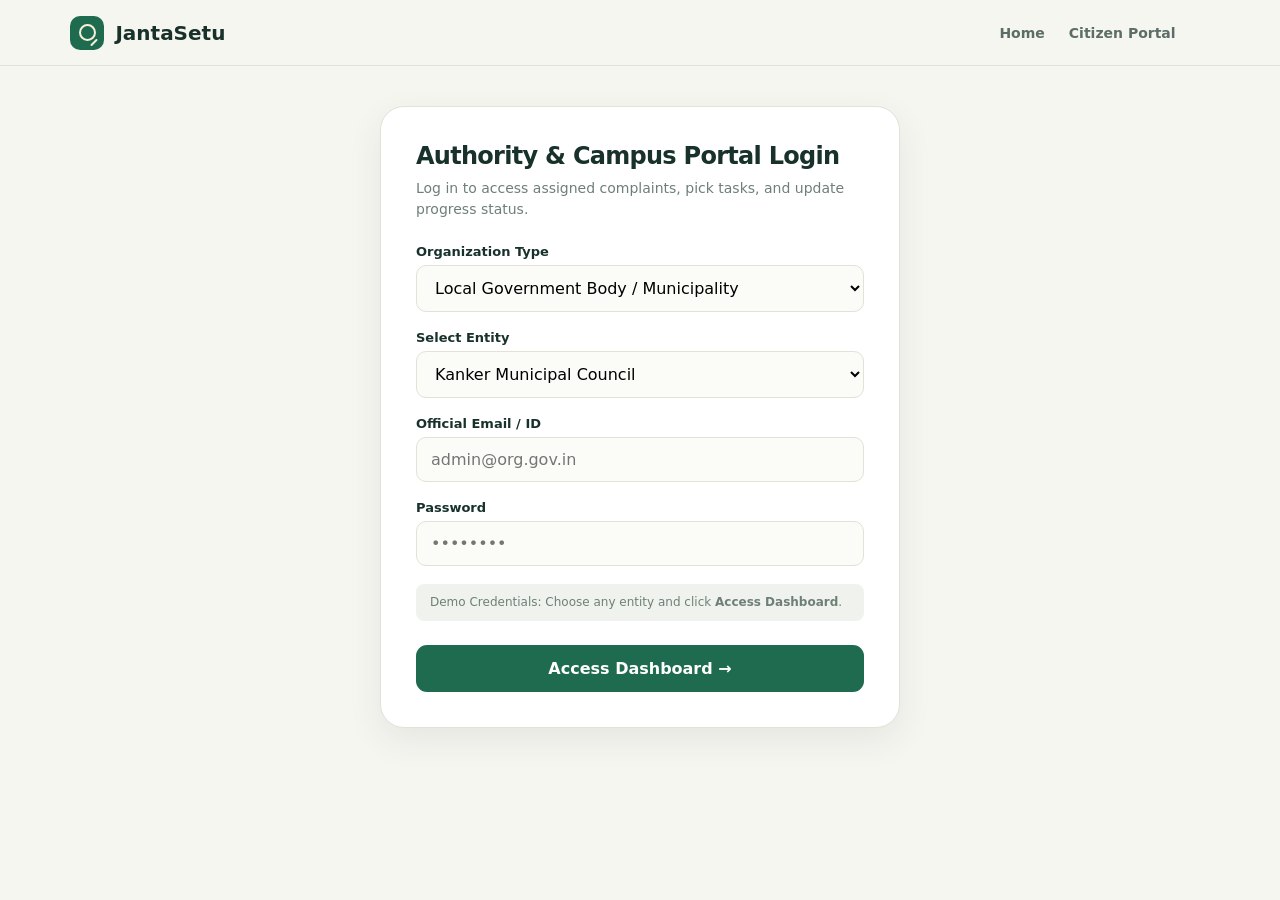
==== admin-login.html @ 9db7cdc6 "Update admin-login.html" ====
<!DOCTYPE html>
<html lang="en">
<head>
<meta charset="UTF-8" />
<meta name="viewport" content="width=device-width, initial-scale=1.0" />
<title>Admin Login | JantaSetu</title>
<link rel="stylesheet" href="styles.css" />
</head>

  <script src="translate.js"></script>

  
<body>
<header class="top">
  <a href="index.html" class="brand" style="text-decoration: none; color: inherit;"><div class="mark"></div>JantaSetu</a>
  <nav><a href="index.html">Home</a><a href="report.html">Citizen Portal</a></nav>
</header>

<main class="page-container">
  <div class="auth-card admin-card">
    <div class="auth-head">
      <h2>Authority & Campus Portal Login</h2>
      <p>Log in to access assigned complaints, pick tasks, and update progress status.</p>
    </div>
    <div class="auth-body">
      <form onsubmit="handleAdminLogin(event)">
        <div class="field">
          <label class="label">Organization Type</label>
          <select class="select" id="orgType" onchange="toggleOrgOptions()">
            <option value="local_body">Local Government Body / Municipality</option>
            <option value="university">University / Educational Institute</option>
          </select>
        </div>
        <div class="field">
          <label class="label">Select Entity</label>
          <select class="select" id="entityList">
            <option>Kanker Municipal Council</option>
            <option>West Singhbhum District Admin</option>
            <option>Surguja Development Authority</option>
          </select>
        </div>
        <div class="field">
          <label class="label">Official Email / ID</label>
          <input type="email" placeholder="admin@org.gov.in" required />
        </div>
        <div class="field">
          <label class="label">Password</label>
          <input type="password" placeholder="••••••••" required />
        </div>
        <div class="demo-note">Demo Credentials: Choose any entity and click <b>Access Dashboard</b>.</div>
        <div class="auth-actions">
          <button type="submit" class="primary">Access Dashboard &rarr;</button>
        </div>
      </form>
    </div>
  </div>

  <section class="dashboard" id="adminDashboard" style="display:none;">
    <div class="dash">
      <div class="dash-top">
        <div>
          <div class="eyebrow">Official Management Board</div>
          <h2 id="dashTitle">Municipal Case Board</h2>
          <p class="section-intro">Review reports submitted by citizens, assign tasks, and track resolutions.</p>
        </div>
        <button class="secondary">Export Report Logs</button>
      </div>
      <div class="stats">
        <div class="stat"><div class="small">Pending Pick</div><div class="big">14</div><div class="small">Unassigned cases</div></div>
        <div class="stat"><div class="small">In Progress</div><div class="big">21</div><div class="small">Assigned to staff</div></div>
        <div class="stat"><div class="small">Resolved This Month</div><div class="big">74</div><div class="small">Verified closed</div></div>
      </div>
      <div class="cases">
        <!-- Cases will load dynamically here -->
      </div>
    </div>
  </section>
</main>

<script>
function toggleOrgOptions() {
  const type = document.getElementById('orgType').value;
  const select = document.getElementById('entityList');
  if(type === 'university') {
    select.innerHTML = '<option>National Institute of Technology</option><option>Central University Campus</option><option>State Engineering College</option>';
  } else {
    select.innerHTML = '<option>Kanker Municipal Council</option><option>West Singhbhum District Admin</option><option>Surguja Development Authority</option>';
  }
}

function handleAdminLogin(e) {
  e.preventDefault();
  const entity = document.getElementById('entityList').value;
  document.getElementById('dashTitle').textContent = entity + ' Case Board';
  
  loadAdminCases();

  document.querySelector('.admin-card').style.display = 'none';
  document.getElementById('adminDashboard').style.display = 'block';
}

function loadAdminCases() {
  const casesContainer = document.querySelector('.cases');
  const storedReports = JSON.parse(localStorage.getItem('jantaSetuReports')) || [];
  let allCasesHTML = '';

  // Render user submitted reports from localStorage
  storedReports.forEach((rep, index) => {
    const isAssigned = rep.status === 'Assigned';
    const btnHTML = isAssigned 
      ? `<button class="primary" style="padding: 6px 12px; font-size: 12px;">Assigned to You</button>`
      : `<button class="secondary" onclick="claimCase(${index})">Pick Task</button>`;

    allCasesHTML += `
      <div class="case" style="border-left: 4px solid var(--green);">
        <div><strong>${rep.title}</strong><small>${rep.location} · ${rep.language} (${rep.id})</small></div>
        <div class="priority">${rep.priority}</div>
        <div class="status">${rep.status}</div>
        ${btnHTML}
      </div>
    `;
  });

  // Render static mock cases
  const defaultCases = [
    { title: 'Large potholes near weekly market', location: 'Kanker, Ward 4 · Gondi', priority: 'High priority', status: 'Unassigned' },
    { title: 'Waterlogging at primary school entrance', location: 'West Singhbhum · Ho', priority: 'Medium', status: 'Under review' }
  ];

  defaultCases.forEach(c => {
    allCasesHTML += `
      <div class="case">
        <div><strong>${c.title}</strong><small>${c.location}</small></div>
        <div class="priority">${c.priority}</div>
        <div class="status">${c.status}</div>
        <button class="secondary" onclick="this.className='primary'; this.style.padding='6px 12px'; this.style.fontSize='12px'; this.textContent='Assigned to You'; this.previousElementSibling.textContent='Assigned';">Pick Task</button>
      </div>
    `;
  });

  casesContainer.innerHTML = allCasesHTML;
}

function claimCase(index) {
  let storedReports = JSON.parse(localStorage.getItem('jantaSetuReports')) || [];
  if(storedReports[index]) {
    storedReports[index].status = 'Assigned';
    localStorage.setItem('jantaSetuReports', JSON.stringify(storedReports));
    loadAdminCases(); // Reload list to reflect the updated state instantly
  }
}
</script>
</body>
</html>
---- styles.css ----
:root {
  --ink: #18312b;
  --muted: #6e7f79;
  --bg: #f6f6f1;
  --card: #fffdf8;
  --line: #e4e1d7;
  --green: #1f6b4f;
  --green2: #2f8a67;
  --orange: #df8a3a;
  --red: #c95d4a;
  --shadow: 0 12px 35px rgba(24,49,43,.08);
}

* { box-sizing: border-box; }

body {
  margin: 0;
  font-family: Inter, ui-sans-serif, system-ui, -apple-system, sans-serif;
  color: var(--ink);
  background: var(--bg);
}

button, input, textarea, select { font: inherit; cursor: pointer; }

.top {
  height: 66px;
  display: flex;
  align-items: center;
  justify-content: space-between;
  padding: 0 5.5%;
  border-bottom: 1px solid var(--line);
  background: rgba(246, 246, 241, .96);
  position: sticky;
  top: 0;
  z-index: 10;
}

.brand { display: flex; align-items: center; gap: 11px; font-weight: 800; font-size: 20px; }
.mark { width: 34px; height: 34px; border-radius: 10px; background: var(--green); display: grid; place-items: center; color: white; position: relative; }
.mark:before { content: ""; width: 13px; height: 13px; border: 2px solid #f7f0da; border-radius: 50%; }
.mark:after { content: ""; position: absolute; width: 2px; height: 9px; background: #f7f0da; transform: rotate(45deg); top: 22px; left: 23px; border-radius: 3px; }

nav { display: flex; gap: 24px; align-items: center; font-size: 14px; font-weight: 600; color: #5c6d67; }
nav a { text-decoration: none; color: inherit; }
.navbtn { border: 1px solid var(--line); background: white; padding: 10px 16px; border-radius: 10px; color: var(--ink); }

.hero { padding: 78px 6% 50px; display: grid; grid-template-columns: 1.05fr .95fr; gap: 60px; align-items: center; max-width: 1300px; margin: auto; }
.eyebrow { font-size: 12px; text-transform: uppercase; letter-spacing: .15em; color: var(--green); font-weight: 800; margin-bottom: 16px; }
.hero h1 { font-size: 58px; line-height: 1.02; letter-spacing: -.04em; margin: 0 0 22px; max-width: 640px; }
.hero p { font-size: 18px; line-height: 1.65; color: var(--muted); max-width: 585px; margin: 0 0 28px; }

.actions { display: flex; gap: 12px; }
.primary { background: var(--green); color: white; border: 0; padding: 14px 18px; border-radius: 11px; font-weight: 700; }
.secondary { background: white; color: var(--ink); border: 1px solid var(--line); padding: 14px 18px; border-radius: 11px; font-weight: 700; }

.hero-card {
  background: #efe9da;
  border: 1px solid #ded6c2;
  border-radius: 24px;
  padding: 25px;
  box-shadow: var(--shadow);
  transform: rotate(2.5deg);
}
.card-head { display: flex; justify-content: space-between; align-items: center; margin-bottom: 18px; }
.small { font-size: 12px; color: var(--muted); }

.issue { background: var(--card); border-radius: 17px; padding: 18px; border: 1px solid #ece8dd; margin-bottom: 11px; }
.issue-top { display: flex; justify-content: space-between; align-items: center; margin-bottom: 10px; }
.tag { display: inline-flex; padding: 5px 8px; border-radius: 999px; font-size: 11px; font-weight: 700; background: #e7f0ea; color: var(--green); }
.issue p { margin: 4px 0 9px; line-height: 1.45; color: #42514c; }
.meta { font-size: 11px; color: #87938e; display: flex; gap: 10px; }

.section { max-width: 1180px; margin: 0 auto; padding: 60px 6%; }
.section h2 { font-size: 34px; letter-spacing: -.04em; margin: 0 0 10px; }
.section-intro { color: var(--muted); max-width: 680px; line-height: 1.6; }
.steps { display: grid; grid-template-columns: repeat(4, 1fr); gap: 15px; margin-top: 26px; }
.step { background: white; border: 1px solid var(--line); border-radius: 16px; padding: 20px; }
.num { width: 31px; height: 31px; border-radius: 50%; display: grid; place-items: center; background: #edf2ee; color: var(--green); font-weight: 800; margin-bottom: 14px; }
.step h3 { margin: 0 0 7px; font-size: 16px; }
.step p { margin: 0; color: var(--muted); font-size: 13px; line-height: 1.5; }

.dashboard { margin-top: 80px; background: #f0f3ed; border-top: 1px solid #dde4dd; }
.dash { max-width: 1200px; margin: auto; padding: 60px 6%; }
.dash-top { display: flex; justify-content: space-between; align-items: end; gap: 20px; }
.stats { display: grid; grid-template-columns: repeat(3, 1fr); gap: 12px; margin: 25px 0; }
.stat { background: white; border: 1px solid var(--line); padding: 19px; border-radius: 15px; }
.stat .big { font-size: 31px; font-weight: 800; letter-spacing: -.04em; margin: 4px 0; }

.cases { background: white; border: 1px solid var(--line); border-radius: 17px; overflow: hidden; }
.case { display: grid; grid-template-columns: 1fr 150px 130px 110px; gap: 18px; padding: 17px 18px; border-bottom: 1px solid #efeee9; align-items: center; }
.case:last-child { border-bottom: 0; }
.case strong { display: block; margin-bottom: 4px; font-size: 15px; }
.case small { color: var(--muted); font-size: 12px; }

.status { font-size: 12px; font-weight: 700; padding: 7px 9px; border-radius: 999px; text-align: center; background: #eef2ea; color: #49624f; }
.priority { font-size: 12px; font-weight: 700; color: #9d5f20; }

footer { padding: 30px 6%; border-top: 1px solid var(--line); color: #7d8783; font-size: 12px; display: flex; justify-content: space-between; max-width: 1300px; margin: auto; }

@media (max-width: 900px) {
  .hero { grid-template-columns: 1fr; gap: 35px; }
  .hero-card { transform: none; }
  .steps { grid-template-columns: 1fr 1fr; }
  .case { grid-template-columns: 1fr; gap: 8px; }
  .stats { grid-template-columns: 1fr 1fr 1fr; }


}

/* Report Page Specific Styles */
.page-container {
  max-width: 900px;
  margin: 40px auto;
  padding: 0 6%;
}

.report-wrap {
  background: white;
  border: 1px solid var(--line);
  border-radius: 24px;
  overflow: hidden;
  box-shadow: var(--shadow);
}

.report-banner {
  background: #efe9da;
  padding: 30px 35px;
  border-bottom: 1px solid var(--line);
}

.report-banner h2 {
  margin: 0 0 6px;
  font-size: 26px;
  letter-spacing: -.03em;
}

.report-banner p {
  margin: 0;
  color: var(--muted);
  font-size: 14px;
}

.report-body {
  padding: 35px;
}

/* Progress bar */
.progress {
  display: flex;
  gap: 8px;
  margin-bottom: 30px;
}

.progress span {
  flex: 1;
  height: 4px;
  background: var(--line);
  border-radius: 999px;
  transition: background 0.3s ease;
}

.progress span.active {
  background: var(--green);
}

.pane {
  display: none;
}

.pane.active {
  display: block;
}

.field {
  margin-bottom: 20px;
}

.field .label {
  display: block;
  font-size: 13px;
  font-weight: 700;
  margin-bottom: 8px;
}

.required {
  color: var(--red);
}

.select, input, textarea {
  width: 100%;
  padding: 12px 14px;
  border-radius: 10px;
  border: 1px solid var(--line);
  background: #fbfbf8;
  outline: none;
  font-family: inherit;
}

textarea {
  min-height: 100px;
  resize: vertical;
}

/* Voice recorder section */
.voice {
  display: flex;
  align-items: center;
  gap: 16px;
  border: 1px solid var(--line);
  padding: 14px 18px;
  border-radius: 14px;
  background: #fcfbf9;
}

.mic {
  width: 44px;
  height: 44px;
  border-radius: 50%;
  border: 0;
  background: var(--green);
  color: white;
  font-size: 18px;
  display: grid;
  place-items: center;
  transition: background 0.2s;
}

.mic.recording {
  background: var(--red);
  animation: pulse 1.5s infinite;
}

@keyframes pulse {
  0% { box-shadow: 0 0 0 0 rgba(201, 93, 74, 0.4); }
  70% { box-shadow: 0 0 0 10px rgba(201, 93, 74, 0); }
  100% { box-shadow: 0 0 0 0 rgba(201, 93, 74, 0); }
}

.cta-row {
  display: flex;
  justify-content: space-between;
  align-items: center;
  margin-top: 30px;
  padding-top: 20px;
  border-top: 1px solid #f0eee6;
}

.preview {
  background: #f7f6f0;
  border: 1px solid var(--line);
  border-radius: 12px;
  padding: 16px;
}

.preview strong {
  display: block;
  margin-bottom: 6px;
  font-size: 14px;
}

.preview span {
  color: var(--muted);
  font-size: 14px;
  line-height: 1.5;
}

.button-link {
  text-decoration: none;
  display: inline-flex;
  align-items: center;
}

/* User pill & Verification modal */
.user-pill {
  display: none;
  align-items: center;
  font-size: 13px;
  font-weight: 600;
  background: #e7f0ea;
  color: var(--green);
  padding: 6px 12px;
  border-radius: 999px;
}

.user-pill.show {
  display: inline-flex;
}

.auth-overlay {
  position: fixed;
  inset: 0;
  background: rgba(24, 49, 43, 0.4);
  backdrop-filter: blur(4px);
  display: none;
  place-items: center;
  z-index: 100;
  padding: 20px;
}

.auth-overlay.show {
  display: grid;
}

.auth-card {
  background: white;
  border-radius: 20px;
  border: 1px solid var(--line);
  width: 100%;
  max-width: 480px;
  padding: 30px;
  box-shadow: var(--shadow);
}

.auth-head h2 {
  margin: 0 0 6px;
  font-size: 22px;
}

.auth-head p {
  margin: 0 0 20px;
  color: var(--muted);
  font-size: 13px;
}

.auth-badge {
  font-size: 11px;
  font-weight: 800;
  letter-spacing: 0.1em;
  color: var(--green);
  margin-bottom: 14px;
}

.profile-grid {
  display: grid;
  grid-template-columns: 1fr 1fr;
  gap: 14px;
}

.profile-grid .field.full {
  grid-column: span 2;
}

.verify-row {
  display: flex;
  gap: 10px;
}

.verify-row input.otp {
  letter-spacing: 0.3em;
  font-weight: 700;
}

.demo-note {
  font-size: 12px;
  color: var(--muted);
  background: #f4f5f0;
  padding: 10px 14px;
  border-radius: 8px;
  margin: 14px 0;
}

.auth-error {
  color: var(--red);
  font-size: 12px;
  margin-top: 8px;
  display: none;
}

.auth-error.show {
  display: block;
}

.verified-box {
  background: #e7f0ea;
  color: var(--green);
  padding: 14px;
  border-radius: 10px;
  font-weight: 600;
  font-size: 14px;
  text-align: center;
  margin: 20px 0;
  display: none;
}

.verified-box.show {
  display: block;
}

.auth-actions {
  display: flex;
  justify-content: flex-end;
  gap: 10px;
  margin-top: 24px;
}

@media(max-width: 768px) {
  .profile-grid {
    grid-template-columns: 1fr;
  }
  .profile-grid .field.full {
    grid-column: span 1;
  }
  .cta-row {
    flex-direction: column;
    gap: 12px;
    align-items: stretch;
  }
}

/* Admin Login Page Specific Styles */
.page-container {
  max-width: 1180px;
  margin: 40px auto;
  padding: 0 6%;
}

.admin-card {
  background: white;
  border: 1px solid var(--line);
  border-radius: 24px;
  padding: 35px;
  max-width: 520px;
  margin: 0 auto;
  box-shadow: var(--shadow);
}

.auth-head h2 {
  margin: 0 0 8px;
  font-size: 24px;
  letter-spacing: -.03em;
}

.auth-head p {
  margin: 0 0 24px;
  color: var(--muted);
  font-size: 14px;
  line-height: 1.5;
}

.field {
  margin-bottom: 18px;
}

.field .label {
  display: block;
  font-size: 13px;
  font-weight: 700;
  margin-bottom: 6px;
}

.select, input {
  width: 100%;
  padding: 12px 14px;
  border-radius: 10px;
  border: 1px solid var(--line);
  background: #fbfbf8;
  outline: none;
  font-family: inherit;
}

.demo-note {
  font-size: 12px;
  color: var(--muted);
  background: #f0f3ed;
  padding: 10px 14px;
  border-radius: 8px;
  margin: 18px 0;
  line-height: 1.4;
}

.auth-actions button {
  width: 100%;
}

/* Adjustments for dashboard view when toggled inside admin page */
#adminDashboard.dashboard {
  margin-top: 0;
  background: transparent;
  border-top: none;
}

#adminDashboard .dash {
  padding: 0;
  max-width: 100%;
}

@media (max-width: 768px) {
  .admin-card {
    padding: 20px;
  }
}



.dark-dashboard-card {
  background: #12141c;
  border: 1px solid #222634;
  border-radius: 14px;
  padding: 24px;
  color: #f1f3f9;
  box-shadow: 0 10px 30px rgba(0, 0, 0, 0.5);
}

.dark-dashboard-card .eyebrow {
  color: #38ef7d;
  font-size: 11px;
  text-transform: uppercase;
  font-weight: 700;
  letter-spacing: 1.2px;
  margin-bottom: 6px;
}

.dark-stat-box {
  background: #181b25;
  border: 1px solid #282d3d;
  border-radius: 10px;
  padding: 16px;
  text-align: center;
}






.goog-te-banner-frame.skiptranslate { display: none !important; }
body { top: 0px !important; }
.goog-te-gadget-icon { display: none !important; }


.goog-te-gadget-simple {
  background-color: transparent !important;
  border: 1px solid var(--line) !important;
  padding: 4px 8px !important;
  border-radius: 6px !important;
  font-size: 13px !important;
}



body {
  top: 0px !important;
  position: static !important;
}

/* Hide top iframe bar and popups */
.goog-te-banner-frame.skiptranslate,
iframe.skiptranslate,
#goog-gt-tt,
.goog-te-balloon-frame {
  display: none !important;
}

/* Hide Google logos, icons, and extraneous text nodes */
.goog-logo-link,
.goog-te-gadget span,
.goog-te-gadget-icon {
  display: none !important;
}

/* Remove default gadget container text styling */
.goog-te-gadget {
  color: transparent !important;
  font-size: 0 !important;
  line-height: 0 !important;
}

/* Style the injected <select> box as a clean UI pill */
.goog-te-combo {
  display: inline-block !important;
  font-family: inherit !important;
  font-size: 13px !important;
  font-weight: 600 !important;
  color: #1a1a1a !important;
  background: #f7f7f5 !important;
  border: 1px solid var(--line, #e2e2de) !important;
  border-radius: 8px !important;
  padding: 6px 12px !important;
  cursor: pointer !important;
  outline: none !important;
  margin: 0 !important;
}

.goog-te-combo:hover {
  border-color: var(--green, #2d6a4f) !important;
}
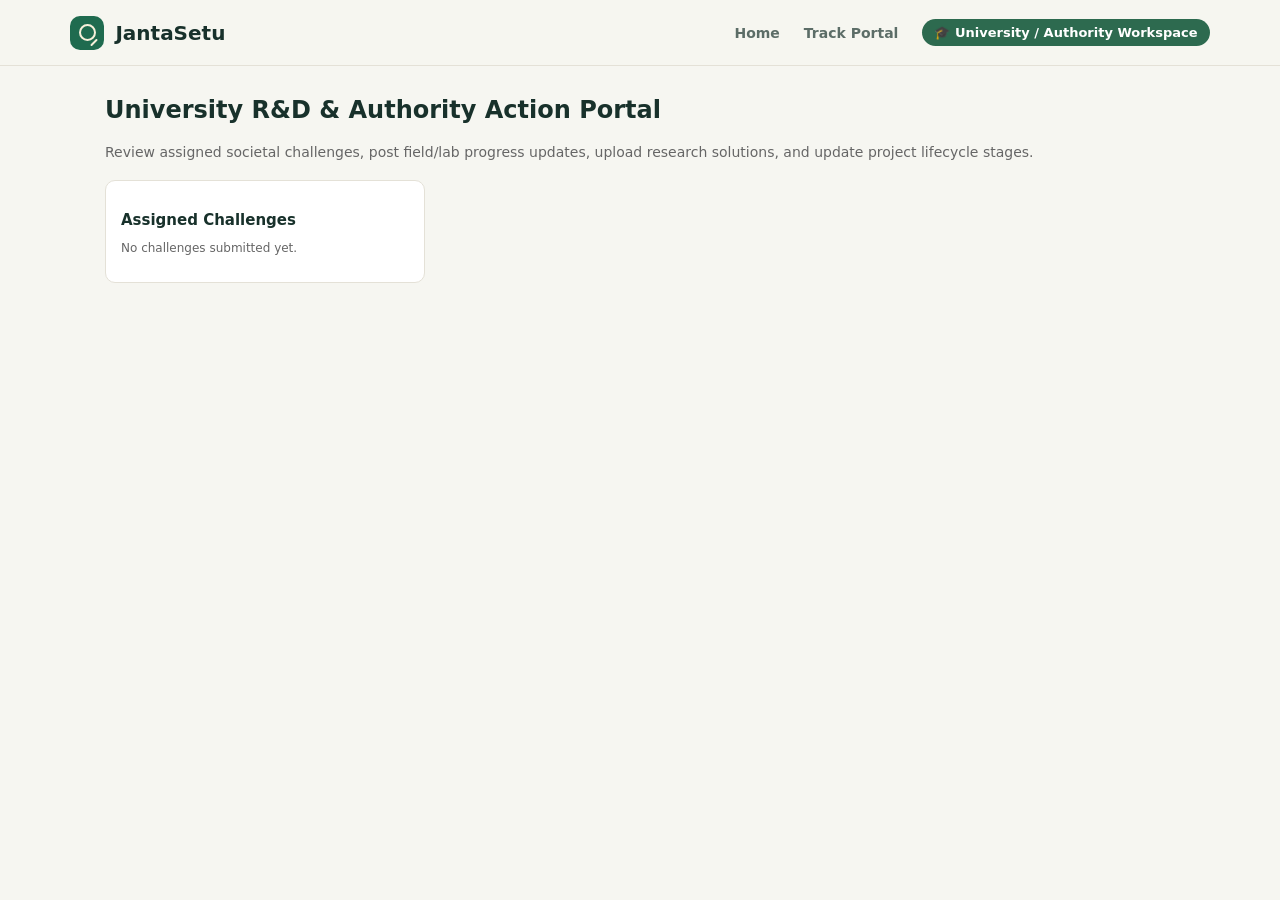
==== commit 2064734a: "Update admin-login.html" ====
--- a/admin-login.html
+++ b/admin-login.html
@@ -3,152 +3,205 @@
 <head>
 <meta charset="UTF-8" />
 <meta name="viewport" content="width=device-width, initial-scale=1.0" />
-<title>Admin Login | JantaSetu</title>
+<title>University & Authority Progress Portal | JantaSetu</title>
 <link rel="stylesheet" href="styles.css" />
+<style>
+  .admin-grid { display: grid; grid-template-columns: 320px 1fr; gap: 20px; margin-top: 20px; }
+  .case-list { background: #fff; border: 1px solid var(--line, #e2e8f0); border-radius: 10px; padding: 15px; max-height: 700px; overflow-y: auto; }
+  .case-card { padding: 12px; border: 1px solid #edf2f7; border-radius: 8px; margin-bottom: 10px; cursor: pointer; transition: all 0.2s; }
+  .case-card:hover, .case-card.active { border-color: #2d6a4f; background: #f4f9f5; }
+  .case-card h4 { margin: 0 0 5px 0; font-size: 14px; }
+  .case-card p { margin: 0; font-size: 12px; color: #666; }
+  .work-panel { background: #fff; border: 1px solid var(--line, #e2e8f0); border-radius: 10px; padding: 25px; }
+  .timeline-history { margin-top: 20px; border-left: 2px solid #2d6a4f; padding-left: 15px; }
+  .history-item { margin-bottom: 15px; position: relative; }
+  .history-item::before { content: '●'; color: #2d6a4f; position: absolute; left: -21px; top: -2px; }
+  .tag { display: inline-block; padding: 2px 8px; border-radius: 4px; font-size: 11px; font-weight: 600; background: #e2e8f0; }
+  .tag.in-progress { background: #fef3c7; color: #92400e; }
+  .tag.resolved { background: #d1fae5; color: #065f46; }
+</style>
 </head>
 
-  <script src="translate.js"></script>
-
-  
 <body>
 <header class="top">
   <a href="index.html" class="brand" style="text-decoration: none; color: inherit;"><div class="mark"></div>JantaSetu</a>
-  <nav><a href="index.html">Home</a><a href="report.html">Citizen Portal</a></nav>
+  <nav>
+    <a href="index.html">Home</a>
+    <a href="track.html">Track Portal</a>
+    <span class="user-pill show" style="background:#2d6a4f; color:white;">🎓 University / Authority Workspace</span>
+  </nav>
 </header>
 
-<main class="page-container">
-  <div class="auth-card admin-card">
-    <div class="auth-head">
-      <h2>Authority & Campus Portal Login</h2>
-      <p>Log in to access assigned complaints, pick tasks, and update progress status.</p>
+<main class="page-container" style="max-width: 1100px; margin: 30px auto; padding: 0 15px;">
+  <h2>University R&D & Authority Action Portal</h2>
+  <p style="color:#666; font-size: 14px;">Review assigned societal challenges, post field/lab progress updates, upload research solutions, and update project lifecycle stages.</p>
+
+  <div class="admin-grid">
+    <!-- Left: Case List -->
+    <div class="case-list">
+      <h3 style="font-size: 15px; margin-bottom: 12px;">Assigned Challenges</h3>
+      <div id="caseListContainer"></div>
     </div>
-    <div class="auth-body">
-      <form onsubmit="handleAdminLogin(event)">
-        <div class="field">
-          <label class="label">Organization Type</label>
-          <select class="select" id="orgType" onchange="toggleOrgOptions()">
-            <option value="local_body">Local Government Body / Municipality</option>
-            <option value="university">University / Educational Institute</option>
+
+    <!-- Right: Work Submission Form & History -->
+    <div class="work-panel" id="workPanel" style="display: none;">
+      <div style="display:flex; justify-shadow: space-between; justify-content: space-between; align-items: start;">
+        <div>
+          <span class="tag" id="displayCategory">Water & Sanitation</span>
+          <h3 id="displayTitle" style="margin: 8px 0 4px 0;">Handpump Repair & Water Testing</h3>
+          <small id="displayMeta" style="color: #666;"></small>
+        </div>
+        <span class="tag in-progress" id="displayStatus">In Progress</span>
+      </div>
+
+      <hr style="margin: 20px 0; border: none; border-top: 1px solid #edf2f7;" />
+
+      <!-- Form to submit work done -->
+      <h4>Submit Action / Progress Milestone</h4>
+      <div style="display: grid; grid-template-columns: 1fr 1fr; gap: 15px; margin-top: 10px;">
+        <div>
+          <label style="font-size: 12px; font-weight: 600; display: block; margin-bottom: 4px;">Assigned Team / Lead</label>
+          <input id="updaterName" placeholder="e.g. BIT Mesra Water Lab Team / PWD Dept" style="width: 100%; padding: 8px; border: 1px solid #ccc; border-radius: 6px;" />
+        </div>
+        <div>
+          <label style="font-size: 12px; font-weight: 600; display: block; margin-bottom: 4px;">Update Project Lifecycle Stage</label>
+          <select id="stageSelect" style="width: 100%; padding: 8px; border: 1px solid #ccc; border-radius: 6px;">
+            <option value="Under Evaluation">Under University/Dept Evaluation</option>
+            <option value="R&D / Solution Design">R&D / Solution Design Phase</option>
+            <option value="Prototype Testing">Prototype / Field Work In Progress</option>
+            <option value="Resolved / Deployed">Resolved / Solution Deployed</option>
           </select>
         </div>
-        <div class="field">
-          <label class="label">Select Entity</label>
-          <select class="select" id="entityList">
-            <option>Kanker Municipal Council</option>
-            <option>West Singhbhum District Admin</option>
-            <option>Surguja Development Authority</option>
-          </select>
-        </div>
-        <div class="field">
-          <label class="label">Official Email / ID</label>
-          <input type="email" placeholder="admin@org.gov.in" required />
-        </div>
-        <div class="field">
-          <label class="label">Password</label>
-          <input type="password" placeholder="••••••••" required />
-        </div>
-        <div class="demo-note">Demo Credentials: Choose any entity and click <b>Access Dashboard</b>.</div>
-        <div class="auth-actions">
-          <button type="submit" class="primary">Access Dashboard &rarr;</button>
-        </div>
-      </form>
+      </div>
+
+      <div style="margin-top: 12px;">
+        <label style="font-size: 12px; font-weight: 600; display: block; margin-bottom: 4px;">Action Taken / Work Done Report</label>
+        <textarea id="workDetails" placeholder="Describe the steps taken (e.g., Conducted water quality testing, fabricated low-cost filtration unit, dispatched maintenance crew)..." style="width: 100%; height: 90px; padding: 8px; border: 1px solid #ccc; border-radius: 6px;"></textarea>
+      </div>
+
+      <div style="margin-top: 12px; display: flex; justify-content: space-between; align-items: center;">
+        <input type="text" id="solutionLink" placeholder="Attach Solution Doc / CAD Model / Report URL (Optional)" style="width: 70%; padding: 8px; border: 1px solid #ccc; border-radius: 6px; font-size: 12px;" />
+        <button onclick="saveProgressUpdate()" style="padding: 9px 16px; background: #2d6a4f; color: white; border: none; border-radius: 6px; font-weight: 600; cursor: pointer;">Post Work Update</button>
+      </div>
+
+      <hr style="margin: 25px 0 15px 0; border: none; border-top: 1px solid #edf2f7;" />
+
+      <h4>Activity & Solution Timeline</h4>
+      <div class="timeline-history" id="timelineHistory"></div>
     </div>
   </div>
-
-  <section class="dashboard" id="adminDashboard" style="display:none;">
-    <div class="dash">
-      <div class="dash-top">
-        <div>
-          <div class="eyebrow">Official Management Board</div>
-          <h2 id="dashTitle">Municipal Case Board</h2>
-          <p class="section-intro">Review reports submitted by citizens, assign tasks, and track resolutions.</p>
-        </div>
-        <button class="secondary">Export Report Logs</button>
-      </div>
-      <div class="stats">
-        <div class="stat"><div class="small">Pending Pick</div><div class="big">14</div><div class="small">Unassigned cases</div></div>
-        <div class="stat"><div class="small">In Progress</div><div class="big">21</div><div class="small">Assigned to staff</div></div>
-        <div class="stat"><div class="small">Resolved This Month</div><div class="big">74</div><div class="small">Verified closed</div></div>
-      </div>
-      <div class="cases">
-        <!-- Cases will load dynamically here -->
-      </div>
-    </div>
-  </section>
 </main>
 
 <script>
-function toggleOrgOptions() {
-  const type = document.getElementById('orgType').value;
-  const select = document.getElementById('entityList');
-  if(type === 'university') {
-    select.innerHTML = '<option>National Institute of Technology</option><option>Central University Campus</option><option>State Engineering College</option>';
-  } else {
-    select.innerHTML = '<option>Kanker Municipal Council</option><option>West Singhbhum District Admin</option><option>Surguja Development Authority</option>';
-  }
-}
-
-function handleAdminLogin(e) {
-  e.preventDefault();
-  const entity = document.getElementById('entityList').value;
-  document.getElementById('dashTitle').textContent = entity + ' Case Board';
-  
-  loadAdminCases();
-
-  document.querySelector('.admin-card').style.display = 'none';
-  document.getElementById('adminDashboard').style.display = 'block';
-}
-
-function loadAdminCases() {
-  const casesContainer = document.querySelector('.cases');
-  const storedReports = JSON.parse(localStorage.getItem('jantaSetuReports')) || [];
-  let allCasesHTML = '';
-
-  // Render user submitted reports from localStorage
-  storedReports.forEach((rep, index) => {
-    const isAssigned = rep.status === 'Assigned';
-    const btnHTML = isAssigned 
-      ? `<button class="primary" style="padding: 6px 12px; font-size: 12px;">Assigned to You</button>`
-      : `<button class="secondary" onclick="claimCase(${index})">Pick Task</button>`;
-
-    allCasesHTML += `
-      <div class="case" style="border-left: 4px solid var(--green);">
-        <div><strong>${rep.title}</strong><small>${rep.location} · ${rep.language} (${rep.id})</small></div>
-        <div class="priority">${rep.priority}</div>
-        <div class="status">${rep.status}</div>
-        ${btnHTML}
+let currentCaseId = null;
+
+function loadCases() {
+  const reports = JSON.parse(localStorage.getItem('jantaSetuReports')) || [];
+  const container = document.getElementById('caseListContainer');
+  container.innerHTML = '';
+
+  if (reports.length === 0) {
+    container.innerHTML = '<p style="font-size:12px; color:#666;">No challenges submitted yet.</p>';
+    return;
+  }
+
+  reports.forEach((item, index) => {
+    const card = document.createElement('div');
+    card.className = `case-card ${index === 0 ? 'active' : ''}`;
+    card.onclick = () => selectCase(item.id, card);
+    card.innerHTML = `
+      <h4>${item.title}</h4>
+      <p><b>ID:</b> ${item.id} | <b>Loc:</b> ${item.location}</p>
+      <div style="margin-top:5px; display:flex; justify-content:space-between; align-items:center;">
+        <span class="tag">${item.category}</span>
+        <span style="font-size:10px; font-weight:bold; color:#2d6a4f;">${item.status || 'Unassigned'}</span>
       </div>
     `;
+    container.appendChild(card);
   });
 
-  // Render static mock cases
-  const defaultCases = [
-    { title: 'Large potholes near weekly market', location: 'Kanker, Ward 4 · Gondi', priority: 'High priority', status: 'Unassigned' },
-    { title: 'Waterlogging at primary school entrance', location: 'West Singhbhum · Ho', priority: 'Medium', status: 'Under review' }
-  ];
-
-  defaultCases.forEach(c => {
-    allCasesHTML += `
-      <div class="case">
-        <div><strong>${c.title}</strong><small>${c.location}</small></div>
-        <div class="priority">${c.priority}</div>
-        <div class="status">${c.status}</div>
-        <button class="secondary" onclick="this.className='primary'; this.style.padding='6px 12px'; this.style.fontSize='12px'; this.textContent='Assigned to You'; this.previousElementSibling.textContent='Assigned';">Pick Task</button>
-      </div>
+  if (reports.length > 0 && !currentCaseId) {
+    selectCase(reports[0].id, container.firstChild);
+  }
+}
+
+function selectCase(id, cardEl) {
+  document.querySelectorAll('.case-card').forEach(c => c.classList.remove('active'));
+  if (cardEl) cardEl.classList.add('active');
+
+  currentCaseId = id;
+  const reports = JSON.parse(localStorage.getItem('jantaSetuReports')) || [];
+  const item = reports.find(r => r.id === id);
+
+  if (!item) return;
+
+  document.getElementById('workPanel').style.display = 'block';
+  document.getElementById('displayTitle').textContent = item.title;
+  document.getElementById('displayCategory').textContent = item.category;
+  document.getElementById('displayStatus').textContent = item.status || 'Unassigned';
+  document.getElementById('displayMeta').textContent = `Case ID: ${item.id} | Reported on: ${item.date || 'Recent'} | Authority: ${item.authority || 'Local Panchayat'}`;
+
+  renderTimeline(item.updates || []);
+}
+
+function renderTimeline(updates) {
+  const container = document.getElementById('timelineHistory');
+  container.innerHTML = '';
+
+  if (!updates || updates.length === 0) {
+    container.innerHTML = '<p style="font-size:12px; color:#888;">No work updates logged yet for this problem.</p>';
+    return;
+  }
+
+  updates.forEach(u => {
+    const div = document.createElement('div');
+    div.className = 'history-item';
+    div.innerHTML = `
+      <div style="font-size: 13px; font-weight: bold;">${u.stage} <span style="font-weight:normal; font-size:11px; color:#666;">by ${u.by} on ${u.date}</span></div>
+      <div style="font-size: 12px; margin-top: 3px; color: #333;">${u.details}</div>
+      ${u.link ? `<a href="${u.link}" target="_blank" style="font-size:11px; color:#2d6a4f; text-decoration:underline;">View Attached Solution / Report Document</a>` : ''}
     `;
+    container.appendChild(div);
   });
-
-  casesContainer.innerHTML = allCasesHTML;
-}
-
-function claimCase(index) {
-  let storedReports = JSON.parse(localStorage.getItem('jantaSetuReports')) || [];
-  if(storedReports[index]) {
-    storedReports[index].status = 'Assigned';
-    localStorage.setItem('jantaSetuReports', JSON.stringify(storedReports));
-    loadAdminCases(); // Reload list to reflect the updated state instantly
-  }
-}
+}
+
+function saveProgressUpdate() {
+  const by = document.getElementById('updaterName').value.trim() || 'University R&D Cell';
+  const stage = document.getElementById('stageSelect').value;
+  const details = document.getElementById('workDetails').value.trim();
+  const link = document.getElementById('solutionLink').value.trim();
+
+  if (!details) {
+    alert('Please enter details of the work done.');
+    return;
+  }
+
+  let reports = JSON.parse(localStorage.getItem('jantaSetuReports')) || [];
+  const index = reports.findIndex(r => r.id === currentCaseId);
+
+  if (index !== -1) {
+    if (!reports[index].updates) reports[index].updates = [];
+    
+    reports[index].updates.unshift({
+      by: by,
+      stage: stage,
+      details: details,
+      link: link,
+      date: new Date().toLocaleDateString() + ' ' + new Date().toLocaleTimeString([], {hour: '2-digit', minute:'2-digit'})
+    });
+
+    reports[index].status = stage;
+    localStorage.setItem('jantaSetuReports', JSON.stringify(reports));
+
+    document.getElementById('workDetails').value = '';
+    document.getElementById('solutionLink').value = '';
+    
+    loadCases();
+    selectCase(currentCaseId);
+  }
+}
+
+window.onload = loadCases;
 </script>
 </body>
 </html>
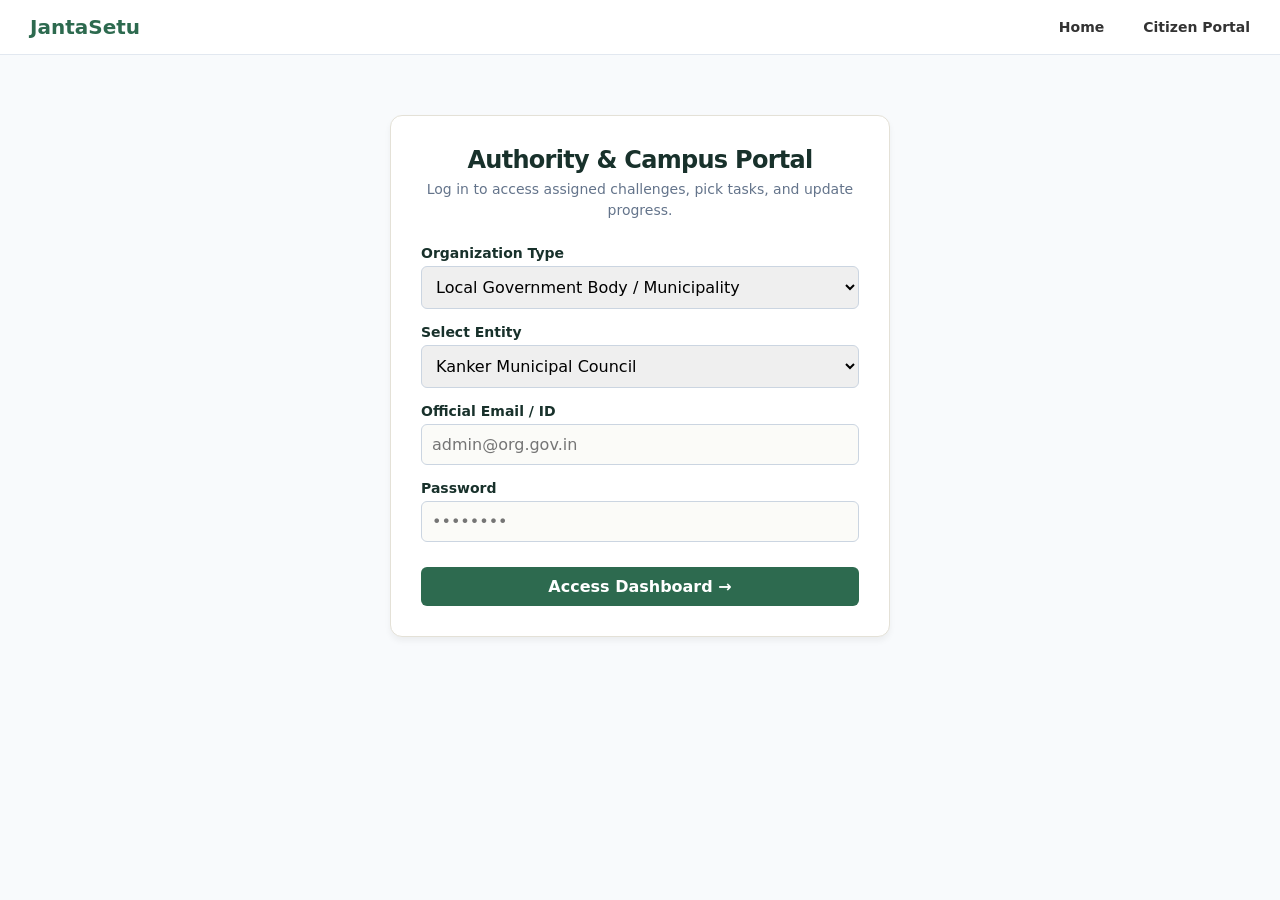
==== commit f4b442ef: "Update admin-login.html" ====
--- a/admin-login.html
+++ b/admin-login.html
@@ -3,205 +3,263 @@
 <head>
 <meta charset="UTF-8" />
 <meta name="viewport" content="width=device-width, initial-scale=1.0" />
-<title>University & Authority Progress Portal | JantaSetu</title>
+<title>Admin Login | JantaSetu</title>
 <link rel="stylesheet" href="styles.css" />
 <style>
-  .admin-grid { display: grid; grid-template-columns: 320px 1fr; gap: 20px; margin-top: 20px; }
-  .case-list { background: #fff; border: 1px solid var(--line, #e2e8f0); border-radius: 10px; padding: 15px; max-height: 700px; overflow-y: auto; }
-  .case-card { padding: 12px; border: 1px solid #edf2f7; border-radius: 8px; margin-bottom: 10px; cursor: pointer; transition: all 0.2s; }
-  .case-card:hover, .case-card.active { border-color: #2d6a4f; background: #f4f9f5; }
-  .case-card h4 { margin: 0 0 5px 0; font-size: 14px; }
-  .case-card p { margin: 0; font-size: 12px; color: #666; }
-  .work-panel { background: #fff; border: 1px solid var(--line, #e2e8f0); border-radius: 10px; padding: 25px; }
-  .timeline-history { margin-top: 20px; border-left: 2px solid #2d6a4f; padding-left: 15px; }
-  .history-item { margin-bottom: 15px; position: relative; }
-  .history-item::before { content: '●'; color: #2d6a4f; position: absolute; left: -21px; top: -2px; }
-  .tag { display: inline-block; padding: 2px 8px; border-radius: 4px; font-size: 11px; font-weight: 600; background: #e2e8f0; }
-  .tag.in-progress { background: #fef3c7; color: #92400e; }
-  .tag.resolved { background: #d1fae5; color: #065f46; }
+  /* Base styles to ensure it works even without styles.css */
+  body { font-family: system-ui, sans-serif; background: #f8fafc; margin: 0; }
+  .page-container { max-width: 1000px; margin: 40px auto; padding: 20px; }
+  .auth-card { background: white; padding: 30px; border-radius: 12px; box-shadow: 0 4px 6px rgba(0,0,0,0.05); max-width: 500px; margin: auto; }
+  .field { margin-bottom: 15px; }
+  .field label { display: block; margin-bottom: 5px; font-weight: 600; font-size: 14px; }
+  .field input, .field select, .field textarea { width: 100%; padding: 10px; border: 1px solid #cbd5e1; border-radius: 6px; box-sizing: border-box; }
+  button.primary { background: #2d6a4f; color: white; border: none; padding: 10px 20px; border-radius: 6px; cursor: pointer; font-weight: 600; }
+  button.secondary { background: #e2e8f0; color: #1e293b; border: none; padding: 10px 20px; border-radius: 6px; cursor: pointer; }
+  .stats { display: flex; gap: 20px; margin-bottom: 20px; }
+  .stat { background: white; padding: 20px; border-radius: 8px; flex: 1; border: 1px solid #e2e8f0; text-align: center; }
+  .stat .big { font-size: 32px; font-weight: bold; color: #2d6a4f; margin: 10px 0; }
+  .case { background: white; padding: 15px; border-radius: 8px; border: 1px solid #e2e8f0; margin-bottom: 10px; display: flex; justify-content: space-between; align-items: center; }
+  
+  /* Modal Styles for Work Update */
+  .modal-overlay { display: none; position: fixed; top: 0; left: 0; right: 0; bottom: 0; background: rgba(0,0,0,0.5); align-items: center; justify-content: center; z-index: 100; }
+  .modal-content { background: white; padding: 25px; border-radius: 12px; width: 100%; max-width: 600px; }
+  .modal-header { display: flex; justify-content: space-between; margin-bottom: 15px; }
 </style>
 </head>
-
 <body>
-<header class="top">
-  <a href="index.html" class="brand" style="text-decoration: none; color: inherit;"><div class="mark"></div>JantaSetu</a>
-  <nav>
-    <a href="index.html">Home</a>
-    <a href="track.html">Track Portal</a>
-    <span class="user-pill show" style="background:#2d6a4f; color:white;">🎓 University / Authority Workspace</span>
-  </nav>
+
+<header style="background: white; padding: 15px 30px; border-bottom: 1px solid #e2e8f0; display: flex; justify-content: space-between; align-items: center;">
+  <a href="index.html" style="text-decoration: none; font-weight: bold; color: #2d6a4f; font-size: 20px;">JantaSetu</a>
+  <nav><a href="index.html" style="margin-right: 15px; text-decoration: none; color: #333;">Home</a><a href="report.html" style="text-decoration: none; color: #333;">Citizen Portal</a></nav>
 </header>
 
-<main class="page-container" style="max-width: 1100px; margin: 30px auto; padding: 0 15px;">
-  <h2>University R&D & Authority Action Portal</h2>
-  <p style="color:#666; font-size: 14px;">Review assigned societal challenges, post field/lab progress updates, upload research solutions, and update project lifecycle stages.</p>
-
-  <div class="admin-grid">
-    <!-- Left: Case List -->
-    <div class="case-list">
-      <h3 style="font-size: 15px; margin-bottom: 12px;">Assigned Challenges</h3>
-      <div id="caseListContainer"></div>
-    </div>
-
-    <!-- Right: Work Submission Form & History -->
-    <div class="work-panel" id="workPanel" style="display: none;">
-      <div style="display:flex; justify-shadow: space-between; justify-content: space-between; align-items: start;">
-        <div>
-          <span class="tag" id="displayCategory">Water & Sanitation</span>
-          <h3 id="displayTitle" style="margin: 8px 0 4px 0;">Handpump Repair & Water Testing</h3>
-          <small id="displayMeta" style="color: #666;"></small>
-        </div>
-        <span class="tag in-progress" id="displayStatus">In Progress</span>
+<main class="page-container">
+  <!-- AUTHENTICATION CARD -->
+  <div class="auth-card admin-card" id="loginCard">
+    <div class="auth-head" style="margin-bottom: 20px; text-align: center;">
+      <h2 style="margin-bottom: 5px;">Authority & Campus Portal</h2>
+      <p style="color: #64748b; font-size: 14px;">Log in to access assigned challenges, pick tasks, and update progress.</p>
+    </div>
+    <div class="auth-body">
+      <form onsubmit="handleAdminLogin(event)">
+        <div class="field">
+          <label>Organization Type</label>
+          <select id="orgType" onchange="toggleOrgOptions()">
+            <option value="local_body">Local Government Body / Municipality</option>
+            <option value="university">University / Educational Institute</option>
+          </select>
+        </div>
+        <div class="field">
+          <label>Select Entity</label>
+          <select id="entityList">
+            <option>Kanker Municipal Council</option>
+            <option>West Singhbhum District Admin</option>
+            <option>Surguja Development Authority</option>
+          </select>
+        </div>
+        <div class="field">
+          <label>Official Email / ID</label>
+          <input type="email" placeholder="admin@org.gov.in" required />
+        </div>
+        <div class="field">
+          <label>Password</label>
+          <input type="password" placeholder="••••••••" required />
+        </div>
+        <button type="submit" class="primary" style="width: 100%; margin-top: 10px;">Access Dashboard &rarr;</button>
+      </form>
+    </div>
+  </div>
+
+  <!-- DASHBOARD -->
+  <section class="dashboard" id="adminDashboard" style="display:none;">
+    <div style="display: flex; justify-content: space-between; align-items: center; margin-bottom: 20px;">
+      <div>
+        <h2 id="dashTitle" style="margin: 0;">Case Board</h2>
+        <p style="color: #64748b; margin-top: 5px;">Review challenges, assign tasks, and track solutions.</p>
       </div>
-
-      <hr style="margin: 20px 0; border: none; border-top: 1px solid #edf2f7;" />
-
-      <!-- Form to submit work done -->
-      <h4>Submit Action / Progress Milestone</h4>
-      <div style="display: grid; grid-template-columns: 1fr 1fr; gap: 15px; margin-top: 10px;">
-        <div>
-          <label style="font-size: 12px; font-weight: 600; display: block; margin-bottom: 4px;">Assigned Team / Lead</label>
-          <input id="updaterName" placeholder="e.g. BIT Mesra Water Lab Team / PWD Dept" style="width: 100%; padding: 8px; border: 1px solid #ccc; border-radius: 6px;" />
-        </div>
-        <div>
-          <label style="font-size: 12px; font-weight: 600; display: block; margin-bottom: 4px;">Update Project Lifecycle Stage</label>
-          <select id="stageSelect" style="width: 100%; padding: 8px; border: 1px solid #ccc; border-radius: 6px;">
-            <option value="Under Evaluation">Under University/Dept Evaluation</option>
-            <option value="R&D / Solution Design">R&D / Solution Design Phase</option>
-            <option value="Prototype Testing">Prototype / Field Work In Progress</option>
-            <option value="Resolved / Deployed">Resolved / Solution Deployed</option>
-          </select>
-        </div>
-      </div>
-
-      <div style="margin-top: 12px;">
-        <label style="font-size: 12px; font-weight: 600; display: block; margin-bottom: 4px;">Action Taken / Work Done Report</label>
-        <textarea id="workDetails" placeholder="Describe the steps taken (e.g., Conducted water quality testing, fabricated low-cost filtration unit, dispatched maintenance crew)..." style="width: 100%; height: 90px; padding: 8px; border: 1px solid #ccc; border-radius: 6px;"></textarea>
-      </div>
-
-      <div style="margin-top: 12px; display: flex; justify-content: space-between; align-items: center;">
-        <input type="text" id="solutionLink" placeholder="Attach Solution Doc / CAD Model / Report URL (Optional)" style="width: 70%; padding: 8px; border: 1px solid #ccc; border-radius: 6px; font-size: 12px;" />
-        <button onclick="saveProgressUpdate()" style="padding: 9px 16px; background: #2d6a4f; color: white; border: none; border-radius: 6px; font-weight: 600; cursor: pointer;">Post Work Update</button>
-      </div>
-
-      <hr style="margin: 25px 0 15px 0; border: none; border-top: 1px solid #edf2f7;" />
-
-      <h4>Activity & Solution Timeline</h4>
-      <div class="timeline-history" id="timelineHistory"></div>
-    </div>
+    </div>
+    
+    <div class="stats">
+      <div class="stat"><div class="small">Pending Pick</div><div class="big" id="statPending">0</div></div>
+      <div class="stat"><div class="small">In Progress</div><div class="big" id="statProgress">0</div></div>
+      <div class="stat"><div class="small">Resolved</div><div class="big" id="statResolved">0</div></div>
+    </div>
+    
+    <div class="cases" id="casesContainer">
+      <!-- Cases load dynamically here -->
+    </div>
+  </section>
+</main>
+
+<!-- UPDATE PROGRESS MODAL -->
+<div class="modal-overlay" id="updateModal">
+  <div class="modal-content">
+    <div class="modal-header">
+      <h3 style="margin: 0;" id="modalTitle">Update Project Status</h3>
+      <button onclick="closeModal()" style="background: none; border: none; font-size: 20px; cursor: pointer;">&times;</button>
+    </div>
+    
+    <div class="field">
+      <label>Update Lifecycle Stage</label>
+      <select id="stageSelect">
+        <option value="R&D / Solution Design">R&D / Solution Design Phase</option>
+        <option value="Prototype Testing">Prototype / Field Work In Progress</option>
+        <option value="Resolved / Deployed">Resolved / Solution Deployed</option>
+      </select>
+    </div>
+    
+    <div class="field">
+      <label>Action Taken / Work Done Report</label>
+      <textarea id="workDetails" placeholder="Describe the R&D progress or field action taken..." rows="4"></textarea>
+    </div>
+    
+    <div class="field">
+      <label>Solution Link / Doc (Optional)</label>
+      <input type="text" id="solutionLink" placeholder="URL to CAD file, research paper, or photo" />
+    </div>
+    
+    <button class="primary" onclick="submitProgressUpdate()" style="width: 100%;">Save Update</button>
   </div>
-</main>
+</div>
 
 <script>
-let currentCaseId = null;
-
-function loadCases() {
-  const reports = JSON.parse(localStorage.getItem('jantaSetuReports')) || [];
-  const container = document.getElementById('caseListContainer');
+let currentActiveId = null;
+let currentEntity = 'Admin';
+
+function toggleOrgOptions() {
+  const type = document.getElementById('orgType').value;
+  const select = document.getElementById('entityList');
+  if(type === 'university') {
+    select.innerHTML = '<option>National Institute of Technology Jamshedpur</option><option>Birla Institute of Technology Mesra</option><option>IIT Dhanbad</option>';
+  } else {
+    select.innerHTML = '<option>Kanker Municipal Council</option><option>West Singhbhum District Admin</option>';
+  }
+}
+
+function handleAdminLogin(e) {
+  e.preventDefault();
+  currentEntity = document.getElementById('entityList').value;
+  document.getElementById('dashTitle').textContent = currentEntity + ' Dashboard';
+  
+  document.getElementById('loginCard').style.display = 'none';
+  document.getElementById('adminDashboard').style.display = 'block';
+  
+  loadAdminCases();
+}
+
+function loadAdminCases() {
+  const container = document.getElementById('casesContainer');
+  let reports = JSON.parse(localStorage.getItem('jantaSetuReports')) || [];
+  
+  let pendingCount = 0;
+  let progressCount = 0;
+  let resolvedCount = 0;
+  
   container.innerHTML = '';
-
+  
   if (reports.length === 0) {
-    container.innerHTML = '<p style="font-size:12px; color:#666;">No challenges submitted yet.</p>';
-    return;
-  }
-
-  reports.forEach((item, index) => {
-    const card = document.createElement('div');
-    card.className = `case-card ${index === 0 ? 'active' : ''}`;
-    card.onclick = () => selectCase(item.id, card);
-    card.innerHTML = `
-      <h4>${item.title}</h4>
-      <p><b>ID:</b> ${item.id} | <b>Loc:</b> ${item.location}</p>
-      <div style="margin-top:5px; display:flex; justify-content:space-between; align-items:center;">
-        <span class="tag">${item.category}</span>
-        <span style="font-size:10px; font-weight:bold; color:#2d6a4f;">${item.status || 'Unassigned'}</span>
+    container.innerHTML = '<p style="color:#666;">No challenges have been reported yet.</p>';
+  }
+
+  reports.forEach(rep => {
+    let currentStatus = rep.status || 'Unassigned';
+    
+    if (currentStatus === 'Unassigned' || currentStatus === 'Under Review') pendingCount++;
+    else if (currentStatus.includes('Resolved')) resolvedCount++;
+    else progressCount++;
+
+    const isAssigned = (currentStatus !== 'Unassigned' && currentStatus !== 'Under Review');
+    
+    const btnHTML = isAssigned 
+      ? `<button class="primary" onclick="openModal('${rep.id}')" style="background:#0284c7;">Update Progress</button>`
+      : `<button class="secondary" onclick="claimCase('${rep.id}')">Pick Task</button>`;
+
+    container.innerHTML += `
+      <div class="case" style="border-left: 4px solid ${isAssigned ? '#0284c7' : '#eab308'};">
+        <div style="flex:1;">
+          <div style="font-weight: 600; margin-bottom: 4px;">${rep.title}</div>
+          <div style="font-size: 12px; color: #64748b;">${rep.location} · ID: ${rep.id}</div>
+        </div>
+        <div style="padding: 4px 10px; background: #f1f5f9; border-radius: 4px; font-size: 12px; font-weight: 600; margin-right: 15px;">
+          ${currentStatus}
+        </div>
+        ${btnHTML}
       </div>
     `;
-    container.appendChild(card);
   });
 
-  if (reports.length > 0 && !currentCaseId) {
-    selectCase(reports[0].id, container.firstChild);
-  }
-}
-
-function selectCase(id, cardEl) {
-  document.querySelectorAll('.case-card').forEach(c => c.classList.remove('active'));
-  if (cardEl) cardEl.classList.add('active');
-
-  currentCaseId = id;
-  const reports = JSON.parse(localStorage.getItem('jantaSetuReports')) || [];
-  const item = reports.find(r => r.id === id);
-
-  if (!item) return;
-
-  document.getElementById('workPanel').style.display = 'block';
-  document.getElementById('displayTitle').textContent = item.title;
-  document.getElementById('displayCategory').textContent = item.category;
-  document.getElementById('displayStatus').textContent = item.status || 'Unassigned';
-  document.getElementById('displayMeta').textContent = `Case ID: ${item.id} | Reported on: ${item.date || 'Recent'} | Authority: ${item.authority || 'Local Panchayat'}`;
-
-  renderTimeline(item.updates || []);
-}
-
-function renderTimeline(updates) {
-  const container = document.getElementById('timelineHistory');
-  container.innerHTML = '';
-
-  if (!updates || updates.length === 0) {
-    container.innerHTML = '<p style="font-size:12px; color:#888;">No work updates logged yet for this problem.</p>';
-    return;
-  }
-
-  updates.forEach(u => {
-    const div = document.createElement('div');
-    div.className = 'history-item';
-    div.innerHTML = `
-      <div style="font-size: 13px; font-weight: bold;">${u.stage} <span style="font-weight:normal; font-size:11px; color:#666;">by ${u.by} on ${u.date}</span></div>
-      <div style="font-size: 12px; margin-top: 3px; color: #333;">${u.details}</div>
-      ${u.link ? `<a href="${u.link}" target="_blank" style="font-size:11px; color:#2d6a4f; text-decoration:underline;">View Attached Solution / Report Document</a>` : ''}
-    `;
-    container.appendChild(div);
-  });
-}
-
-function saveProgressUpdate() {
-  const by = document.getElementById('updaterName').value.trim() || 'University R&D Cell';
+  // Update Stats Board
+  document.getElementById('statPending').textContent = pendingCount;
+  document.getElementById('statProgress').textContent = progressCount;
+  document.getElementById('statResolved').textContent = resolvedCount;
+}
+
+function claimCase(id) {
+  let reports = JSON.parse(localStorage.getItem('jantaSetuReports')) || [];
+  const index = reports.findIndex(r => r.id === id);
+  
+  if (index !== -1) {
+    reports[index].status = 'Assigned to ' + currentEntity;
+    
+    // Add first auto-update
+    if (!reports[index].updates) reports[index].updates = [];
+    reports[index].updates.unshift({
+      by: currentEntity,
+      stage: 'Task Claimed',
+      details: `This challenge was formally picked up by ${currentEntity} for evaluation.`,
+      date: new Date().toLocaleDateString()
+    });
+
+    localStorage.setItem('jantaSetuReports', JSON.stringify(reports));
+    loadAdminCases();
+  }
+}
+
+function openModal(id) {
+  currentActiveId = id;
+  document.getElementById('updateModal').style.display = 'flex';
+}
+
+function closeModal() {
+  document.getElementById('updateModal').style.display = 'none';
+  currentActiveId = null;
+  document.getElementById('workDetails').value = '';
+  document.getElementById('solutionLink').value = '';
+}
+
+function submitProgressUpdate() {
+  if (!currentActiveId) return;
+  
   const stage = document.getElementById('stageSelect').value;
   const details = document.getElementById('workDetails').value.trim();
   const link = document.getElementById('solutionLink').value.trim();
 
   if (!details) {
-    alert('Please enter details of the work done.');
+    alert('Please describe the work done.');
     return;
   }
 
   let reports = JSON.parse(localStorage.getItem('jantaSetuReports')) || [];
-  const index = reports.findIndex(r => r.id === currentCaseId);
+  const index = reports.findIndex(r => r.id === currentActiveId);
 
   if (index !== -1) {
     if (!reports[index].updates) reports[index].updates = [];
     
     reports[index].updates.unshift({
-      by: by,
+      by: currentEntity,
       stage: stage,
       details: details,
       link: link,
-      date: new Date().toLocaleDateString() + ' ' + new Date().toLocaleTimeString([], {hour: '2-digit', minute:'2-digit'})
+      date: new Date().toLocaleDateString()
     });
 
     reports[index].status = stage;
     localStorage.setItem('jantaSetuReports', JSON.stringify(reports));
-
-    document.getElementById('workDetails').value = '';
-    document.getElementById('solutionLink').value = '';
-    
-    loadCases();
-    selectCase(currentCaseId);
-  }
-}
-
-window.onload = loadCases;
+    
+    closeModal();
+    loadAdminCases();
+  }
+}
 </script>
 </body>
 </html>
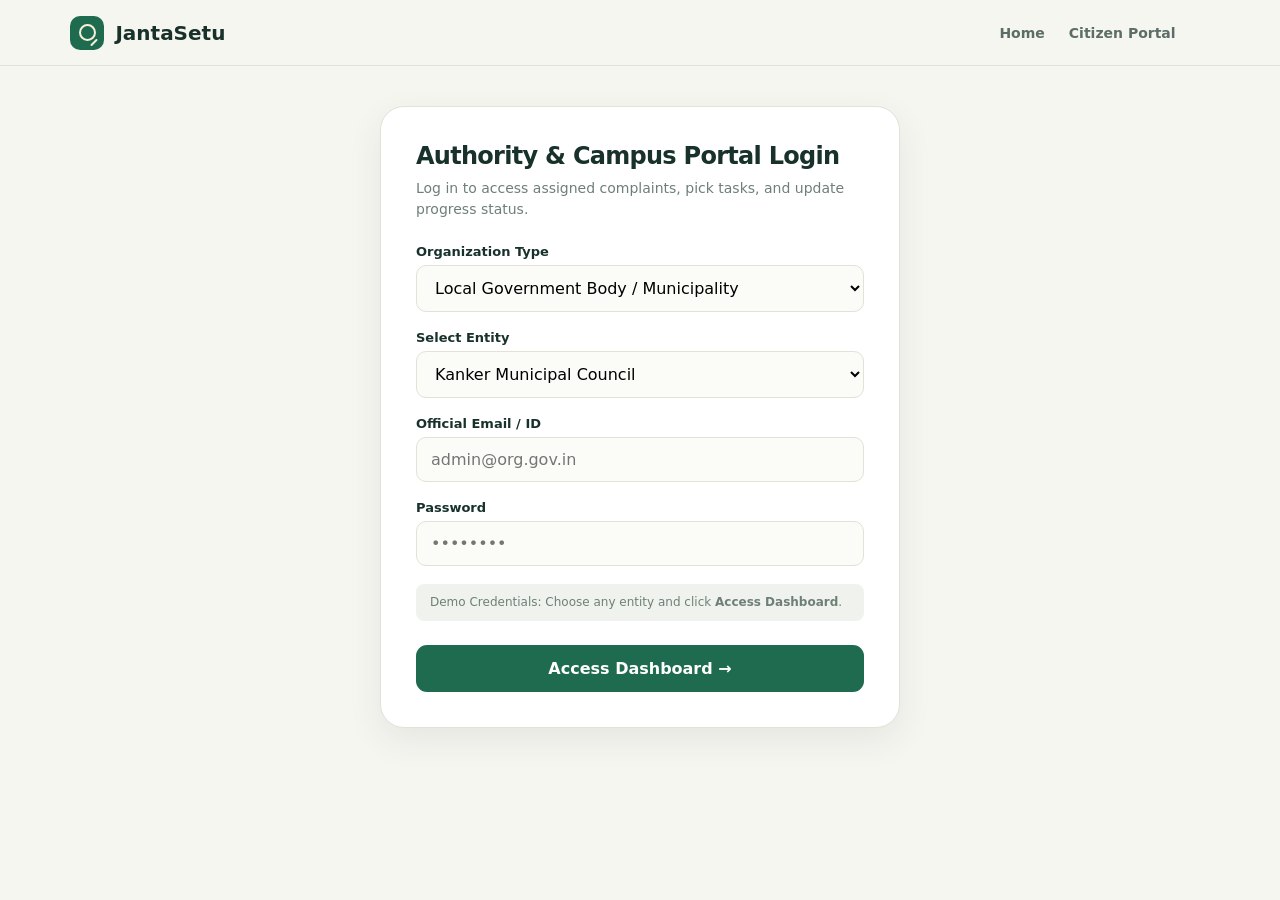
==== commit 259d6f5d: "Update admin-login.html" ====
--- a/admin-login.html
+++ b/admin-login.html
@@ -5,260 +5,232 @@
 <meta name="viewport" content="width=device-width, initial-scale=1.0" />
 <title>Admin Login | JantaSetu</title>
 <link rel="stylesheet" href="styles.css" />
-<style>
-  /* Base styles to ensure it works even without styles.css */
-  body { font-family: system-ui, sans-serif; background: #f8fafc; margin: 0; }
-  .page-container { max-width: 1000px; margin: 40px auto; padding: 20px; }
-  .auth-card { background: white; padding: 30px; border-radius: 12px; box-shadow: 0 4px 6px rgba(0,0,0,0.05); max-width: 500px; margin: auto; }
-  .field { margin-bottom: 15px; }
-  .field label { display: block; margin-bottom: 5px; font-weight: 600; font-size: 14px; }
-  .field input, .field select, .field textarea { width: 100%; padding: 10px; border: 1px solid #cbd5e1; border-radius: 6px; box-sizing: border-box; }
-  button.primary { background: #2d6a4f; color: white; border: none; padding: 10px 20px; border-radius: 6px; cursor: pointer; font-weight: 600; }
-  button.secondary { background: #e2e8f0; color: #1e293b; border: none; padding: 10px 20px; border-radius: 6px; cursor: pointer; }
-  .stats { display: flex; gap: 20px; margin-bottom: 20px; }
-  .stat { background: white; padding: 20px; border-radius: 8px; flex: 1; border: 1px solid #e2e8f0; text-align: center; }
-  .stat .big { font-size: 32px; font-weight: bold; color: #2d6a4f; margin: 10px 0; }
-  .case { background: white; padding: 15px; border-radius: 8px; border: 1px solid #e2e8f0; margin-bottom: 10px; display: flex; justify-content: space-between; align-items: center; }
-  
-  /* Modal Styles for Work Update */
-  .modal-overlay { display: none; position: fixed; top: 0; left: 0; right: 0; bottom: 0; background: rgba(0,0,0,0.5); align-items: center; justify-content: center; z-index: 100; }
-  .modal-content { background: white; padding: 25px; border-radius: 12px; width: 100%; max-width: 600px; }
-  .modal-header { display: flex; justify-content: space-between; margin-bottom: 15px; }
-</style>
 </head>
+
+  <script src="translate.js"></script>
+
+  
 <body>
-
-<header style="background: white; padding: 15px 30px; border-bottom: 1px solid #e2e8f0; display: flex; justify-content: space-between; align-items: center;">
-  <a href="index.html" style="text-decoration: none; font-weight: bold; color: #2d6a4f; font-size: 20px;">JantaSetu</a>
-  <nav><a href="index.html" style="margin-right: 15px; text-decoration: none; color: #333;">Home</a><a href="report.html" style="text-decoration: none; color: #333;">Citizen Portal</a></nav>
+<header class="top">
+  <a href="index.html" class="brand" style="text-decoration: none; color: inherit;"><div class="mark"></div>JantaSetu</a>
+  <nav><a href="index.html">Home</a><a href="report.html">Citizen Portal</a></nav>
 </header>
 
 <main class="page-container">
-  <!-- AUTHENTICATION CARD -->
-  <div class="auth-card admin-card" id="loginCard">
-    <div class="auth-head" style="margin-bottom: 20px; text-align: center;">
-      <h2 style="margin-bottom: 5px;">Authority & Campus Portal</h2>
-      <p style="color: #64748b; font-size: 14px;">Log in to access assigned challenges, pick tasks, and update progress.</p>
+  <div class="auth-card admin-card">
+    <div class="auth-head">
+      <h2>Authority & Campus Portal Login</h2>
+      <p>Log in to access assigned complaints, pick tasks, and update progress status.</p>
     </div>
     <div class="auth-body">
       <form onsubmit="handleAdminLogin(event)">
         <div class="field">
-          <label>Organization Type</label>
-          <select id="orgType" onchange="toggleOrgOptions()">
+          <label class="label">Organization Type</label>
+          <select class="select" id="orgType" onchange="toggleOrgOptions()">
             <option value="local_body">Local Government Body / Municipality</option>
             <option value="university">University / Educational Institute</option>
           </select>
         </div>
         <div class="field">
-          <label>Select Entity</label>
-          <select id="entityList">
+          <label class="label">Select Entity</label>
+          <select class="select" id="entityList">
             <option>Kanker Municipal Council</option>
             <option>West Singhbhum District Admin</option>
             <option>Surguja Development Authority</option>
           </select>
         </div>
         <div class="field">
-          <label>Official Email / ID</label>
+          <label class="label">Official Email / ID</label>
           <input type="email" placeholder="admin@org.gov.in" required />
         </div>
         <div class="field">
-          <label>Password</label>
+          <label class="label">Password</label>
           <input type="password" placeholder="••••••••" required />
         </div>
-        <button type="submit" class="primary" style="width: 100%; margin-top: 10px;">Access Dashboard &rarr;</button>
+        <div class="demo-note">Demo Credentials: Choose any entity and click <b>Access Dashboard</b>.</div>
+        <div class="auth-actions">
+          <button type="submit" class="primary">Access Dashboard &rarr;</button>
+        </div>
       </form>
     </div>
   </div>
 
-  <!-- DASHBOARD -->
   <section class="dashboard" id="adminDashboard" style="display:none;">
-    <div style="display: flex; justify-content: space-between; align-items: center; margin-bottom: 20px;">
-      <div>
-        <h2 id="dashTitle" style="margin: 0;">Case Board</h2>
-        <p style="color: #64748b; margin-top: 5px;">Review challenges, assign tasks, and track solutions.</p>
-      </div>
-    </div>
-    
-    <div class="stats">
-      <div class="stat"><div class="small">Pending Pick</div><div class="big" id="statPending">0</div></div>
-      <div class="stat"><div class="small">In Progress</div><div class="big" id="statProgress">0</div></div>
-      <div class="stat"><div class="small">Resolved</div><div class="big" id="statResolved">0</div></div>
-    </div>
-    
-    <div class="cases" id="casesContainer">
-      <!-- Cases load dynamically here -->
+    <div class="dash">
+      <div class="dash-top">
+        <div>
+          <div class="eyebrow">Official Management Board</div>
+          <h2 id="dashTitle">Municipal Case Board</h2>
+          <p class="section-intro">Review reports submitted by citizens, assign tasks, and track resolutions.</p>
+        </div>
+        <button class="secondary">Export Report Logs</button>
+      </div>
+      <div class="stats">
+        <div class="stat"><div class="small">Pending Pick</div><div class="big">14</div><div class="small">Unassigned cases</div></div>
+        <div class="stat"><div class="small">In Progress</div><div class="big">21</div><div class="small">Assigned to staff</div></div>
+        <div class="stat"><div class="small">Resolved This Month</div><div class="big">74</div><div class="small">Verified closed</div></div>
+      </div>
+      <div class="cases">
+        <!-- Cases will load dynamically here -->
+      </div>
     </div>
   </section>
 </main>
 
-<!-- UPDATE PROGRESS MODAL -->
-<div class="modal-overlay" id="updateModal">
-  <div class="modal-content">
-    <div class="modal-header">
-      <h3 style="margin: 0;" id="modalTitle">Update Project Status</h3>
-      <button onclick="closeModal()" style="background: none; border: none; font-size: 20px; cursor: pointer;">&times;</button>
-    </div>
-    
+<!-- NEW: UPDATE PROGRESS MODAL (Hidden by default) -->
+<div id="updateModal" style="display:none; position:fixed; top:0; left:0; width:100%; height:100%; background:rgba(0,0,0,0.5); z-index:999; justify-content:center; align-items:center;">
+  <div style="background:white; padding:25px; border-radius:12px; width:90%; max-width:500px; box-shadow: 0 10px 25px rgba(0,0,0,0.2);">
+    <h3 style="margin-top:0; margin-bottom:15px;">Update Project Status</h3>
     <div class="field">
-      <label>Update Lifecycle Stage</label>
-      <select id="stageSelect">
+      <label class="label">Update Lifecycle Stage</label>
+      <select class="select" id="stageSelect" style="width:100%; padding:10px; border:1px solid #ccc; border-radius:6px;">
         <option value="R&D / Solution Design">R&D / Solution Design Phase</option>
         <option value="Prototype Testing">Prototype / Field Work In Progress</option>
         <option value="Resolved / Deployed">Resolved / Solution Deployed</option>
       </select>
     </div>
-    
-    <div class="field">
-      <label>Action Taken / Work Done Report</label>
-      <textarea id="workDetails" placeholder="Describe the R&D progress or field action taken..." rows="4"></textarea>
-    </div>
-    
-    <div class="field">
-      <label>Solution Link / Doc (Optional)</label>
-      <input type="text" id="solutionLink" placeholder="URL to CAD file, research paper, or photo" />
-    </div>
-    
-    <button class="primary" onclick="submitProgressUpdate()" style="width: 100%;">Save Update</button>
+    <div class="field" style="margin-top:15px;">
+      <label class="label">Action Taken / Work Done Report</label>
+      <textarea id="workDetails" placeholder="Describe the R&D progress or field action taken..." style="width:100%; padding:10px; border:1px solid #ccc; border-radius:6px; box-sizing:border-box; font-family:inherit;" rows="4"></textarea>
+    </div>
+    <div class="field" style="margin-top:15px;">
+      <label class="label">Solution Link / Doc (Optional)</label>
+      <input type="text" id="solutionLink" placeholder="URL to CAD file, research paper, or photo" style="width:100%; padding:10px; border:1px solid #ccc; border-radius:6px; box-sizing:border-box;" />
+    </div>
+    <div style="display:flex; gap:10px; margin-top:20px;">
+      <button class="primary" onclick="submitProgressUpdate()" style="flex:1;">Save Update</button>
+      <button class="secondary" onclick="closeUpdateModal()" style="flex:1;">Cancel</button>
+    </div>
   </div>
 </div>
 
 <script>
-let currentActiveId = null;
-let currentEntity = 'Admin';
+let currentActiveIndex = null;
 
 function toggleOrgOptions() {
   const type = document.getElementById('orgType').value;
   const select = document.getElementById('entityList');
   if(type === 'university') {
-    select.innerHTML = '<option>National Institute of Technology Jamshedpur</option><option>Birla Institute of Technology Mesra</option><option>IIT Dhanbad</option>';
+    select.innerHTML = '<option>National Institute of Technology Jamshedpur</option><option>Birla Institute of Technology Mesra</option><option>Indian Institute of Technology Dhanbhad</option><option>State Technical University</option>';
   } else {
-    select.innerHTML = '<option>Kanker Municipal Council</option><option>West Singhbhum District Admin</option>';
+    select.innerHTML = '<option>Kanker Municipal Council</option><option>West Singhbhum District Admin</option><option>Surguja Development Authority</option>';
   }
 }
 
 function handleAdminLogin(e) {
   e.preventDefault();
-  currentEntity = document.getElementById('entityList').value;
-  document.getElementById('dashTitle').textContent = currentEntity + ' Dashboard';
-  
-  document.getElementById('loginCard').style.display = 'none';
+  const entity = document.getElementById('entityList').value;
+  document.getElementById('dashTitle').textContent = entity + ' Case Board';
+  
+  loadAdminCases();
+
+  document.querySelector('.admin-card').style.display = 'none';
   document.getElementById('adminDashboard').style.display = 'block';
-  
-  loadAdminCases();
 }
 
 function loadAdminCases() {
-  const container = document.getElementById('casesContainer');
-  let reports = JSON.parse(localStorage.getItem('jantaSetuReports')) || [];
-  
-  let pendingCount = 0;
-  let progressCount = 0;
-  let resolvedCount = 0;
-  
-  container.innerHTML = '';
-  
-  if (reports.length === 0) {
-    container.innerHTML = '<p style="color:#666;">No challenges have been reported yet.</p>';
-  }
-
-  reports.forEach(rep => {
-    let currentStatus = rep.status || 'Unassigned';
-    
-    if (currentStatus === 'Unassigned' || currentStatus === 'Under Review') pendingCount++;
-    else if (currentStatus.includes('Resolved')) resolvedCount++;
-    else progressCount++;
-
-    const isAssigned = (currentStatus !== 'Unassigned' && currentStatus !== 'Under Review');
+  const casesContainer = document.querySelector('.cases');
+  const storedReports = JSON.parse(localStorage.getItem('jantaSetuReports')) || [];
+  let allCasesHTML = '';
+
+  // Render user submitted reports from localStorage
+  storedReports.forEach((rep, index) => {
+    // Check if the case is picked up. If picked, show "Update Progress" instead of a static button.
+    const isAssigned = rep.status && rep.status !== 'Unassigned' && rep.status !== 'Under review';
     
     const btnHTML = isAssigned 
-      ? `<button class="primary" onclick="openModal('${rep.id}')" style="background:#0284c7;">Update Progress</button>`
-      : `<button class="secondary" onclick="claimCase('${rep.id}')">Pick Task</button>`;
-
-    container.innerHTML += `
-      <div class="case" style="border-left: 4px solid ${isAssigned ? '#0284c7' : '#eab308'};">
-        <div style="flex:1;">
-          <div style="font-weight: 600; margin-bottom: 4px;">${rep.title}</div>
-          <div style="font-size: 12px; color: #64748b;">${rep.location} · ID: ${rep.id}</div>
-        </div>
-        <div style="padding: 4px 10px; background: #f1f5f9; border-radius: 4px; font-size: 12px; font-weight: 600; margin-right: 15px;">
-          ${currentStatus}
-        </div>
+      ? `<button class="primary" style="padding: 6px 12px; font-size: 12px; background: #0284c7; border: none;" onclick="openUpdateModal(${index})">Update Progress</button>`
+      : `<button class="secondary" onclick="claimCase(${index})">Pick Task</button>`;
+
+    allCasesHTML += `
+      <div class="case" style="border-left: 4px solid var(--green);">
+        <div><strong>${rep.title}</strong><small>${rep.location} · ${rep.language} (${rep.id})</small></div>
+        <div class="priority">${rep.priority || 'High'}</div>
+        <div class="status">${rep.status || 'Unassigned'}</div>
         ${btnHTML}
       </div>
     `;
   });
 
-  // Update Stats Board
-  document.getElementById('statPending').textContent = pendingCount;
-  document.getElementById('statProgress').textContent = progressCount;
-  document.getElementById('statResolved').textContent = resolvedCount;
-}
-
-function claimCase(id) {
-  let reports = JSON.parse(localStorage.getItem('jantaSetuReports')) || [];
-  const index = reports.findIndex(r => r.id === id);
-  
-  if (index !== -1) {
-    reports[index].status = 'Assigned to ' + currentEntity;
-    
-    // Add first auto-update
-    if (!reports[index].updates) reports[index].updates = [];
-    reports[index].updates.unshift({
-      by: currentEntity,
-      stage: 'Task Claimed',
-      details: `This challenge was formally picked up by ${currentEntity} for evaluation.`,
-      date: new Date().toLocaleDateString()
-    });
-
-    localStorage.setItem('jantaSetuReports', JSON.stringify(reports));
-    loadAdminCases();
-  }
-}
-
-function openModal(id) {
-  currentActiveId = id;
+  // Render static mock cases
+  const defaultCases = [
+    { title: 'Large potholes near weekly market', location: 'Kanker, Ward 4 · Gondi', priority: 'High priority', status: 'Unassigned' },
+    { title: 'Waterlogging at primary school entrance', location: 'West Singhbhum · Ho', priority: 'Medium', status: 'Under review' }
+  ];
+
+  defaultCases.forEach(c => {
+    allCasesHTML += `
+      <div class="case">
+        <div><strong>${c.title}</strong><small>${c.location}</small></div>
+        <div class="priority">${c.priority}</div>
+        <div class="status">${c.status}</div>
+        <button class="secondary" onclick="this.className='primary'; this.style.padding='6px 12px'; this.style.fontSize='12px'; this.style.background='#0284c7'; this.style.border='none'; this.textContent='Update Progress'; this.previousElementSibling.textContent='Assigned';">Pick Task</button>
+      </div>
+    `;
+  });
+
+  casesContainer.innerHTML = allCasesHTML;
+}
+
+function claimCase(index) {
+  let storedReports = JSON.parse(localStorage.getItem('jantaSetuReports')) || [];
+  if(storedReports[index]) {
+    storedReports[index].status = 'Assigned';
+    localStorage.setItem('jantaSetuReports', JSON.stringify(storedReports));
+    loadAdminCases(); // Reload list to reflect the updated state instantly
+  }
+}
+
+// NEW MODAL FUNCTIONS
+function openUpdateModal(index) {
+  currentActiveIndex = index;
   document.getElementById('updateModal').style.display = 'flex';
 }
 
-function closeModal() {
+function closeUpdateModal() {
   document.getElementById('updateModal').style.display = 'none';
-  currentActiveId = null;
+  currentActiveIndex = null;
   document.getElementById('workDetails').value = '';
   document.getElementById('solutionLink').value = '';
 }
 
 function submitProgressUpdate() {
-  if (!currentActiveId) return;
+  if (currentActiveIndex === null) return;
   
   const stage = document.getElementById('stageSelect').value;
   const details = document.getElementById('workDetails').value.trim();
   const link = document.getElementById('solutionLink').value.trim();
 
   if (!details) {
-    alert('Please describe the work done.');
+    alert('Please provide details of the work done.');
     return;
   }
 
   let reports = JSON.parse(localStorage.getItem('jantaSetuReports')) || [];
-  const index = reports.findIndex(r => r.id === currentActiveId);
-
-  if (index !== -1) {
-    if (!reports[index].updates) reports[index].updates = [];
-    
-    reports[index].updates.unshift({
-      by: currentEntity,
-      stage: stage,
-      details: details,
-      link: link,
-      date: new Date().toLocaleDateString()
-    });
-
-    reports[index].status = stage;
-    localStorage.setItem('jantaSetuReports', JSON.stringify(reports));
-    
-    closeModal();
-    loadAdminCases();
-  }
+  
+  // Ensure the updates array exists
+  if (!reports[currentActiveIndex].updates) {
+    reports[currentActiveIndex].updates = [];
+  }
+  
+  // Fetch logged in entity name
+  const entity = document.getElementById('entityList').value || 'University / Authority';
+  
+  // Push the new update payload for track.html to read
+  reports[currentActiveIndex].updates.unshift({
+    by: entity,
+    stage: stage,
+    details: details,
+    link: link,
+    date: new Date().toLocaleDateString() + ' ' + new Date().toLocaleTimeString([], {hour: '2-digit', minute:'2-digit'})
+  });
+
+  // Update status and save
+  reports[currentActiveIndex].status = stage;
+  localStorage.setItem('jantaSetuReports', JSON.stringify(reports));
+  
+  closeUpdateModal();
+  loadAdminCases();
 }
 </script>
 </body>
